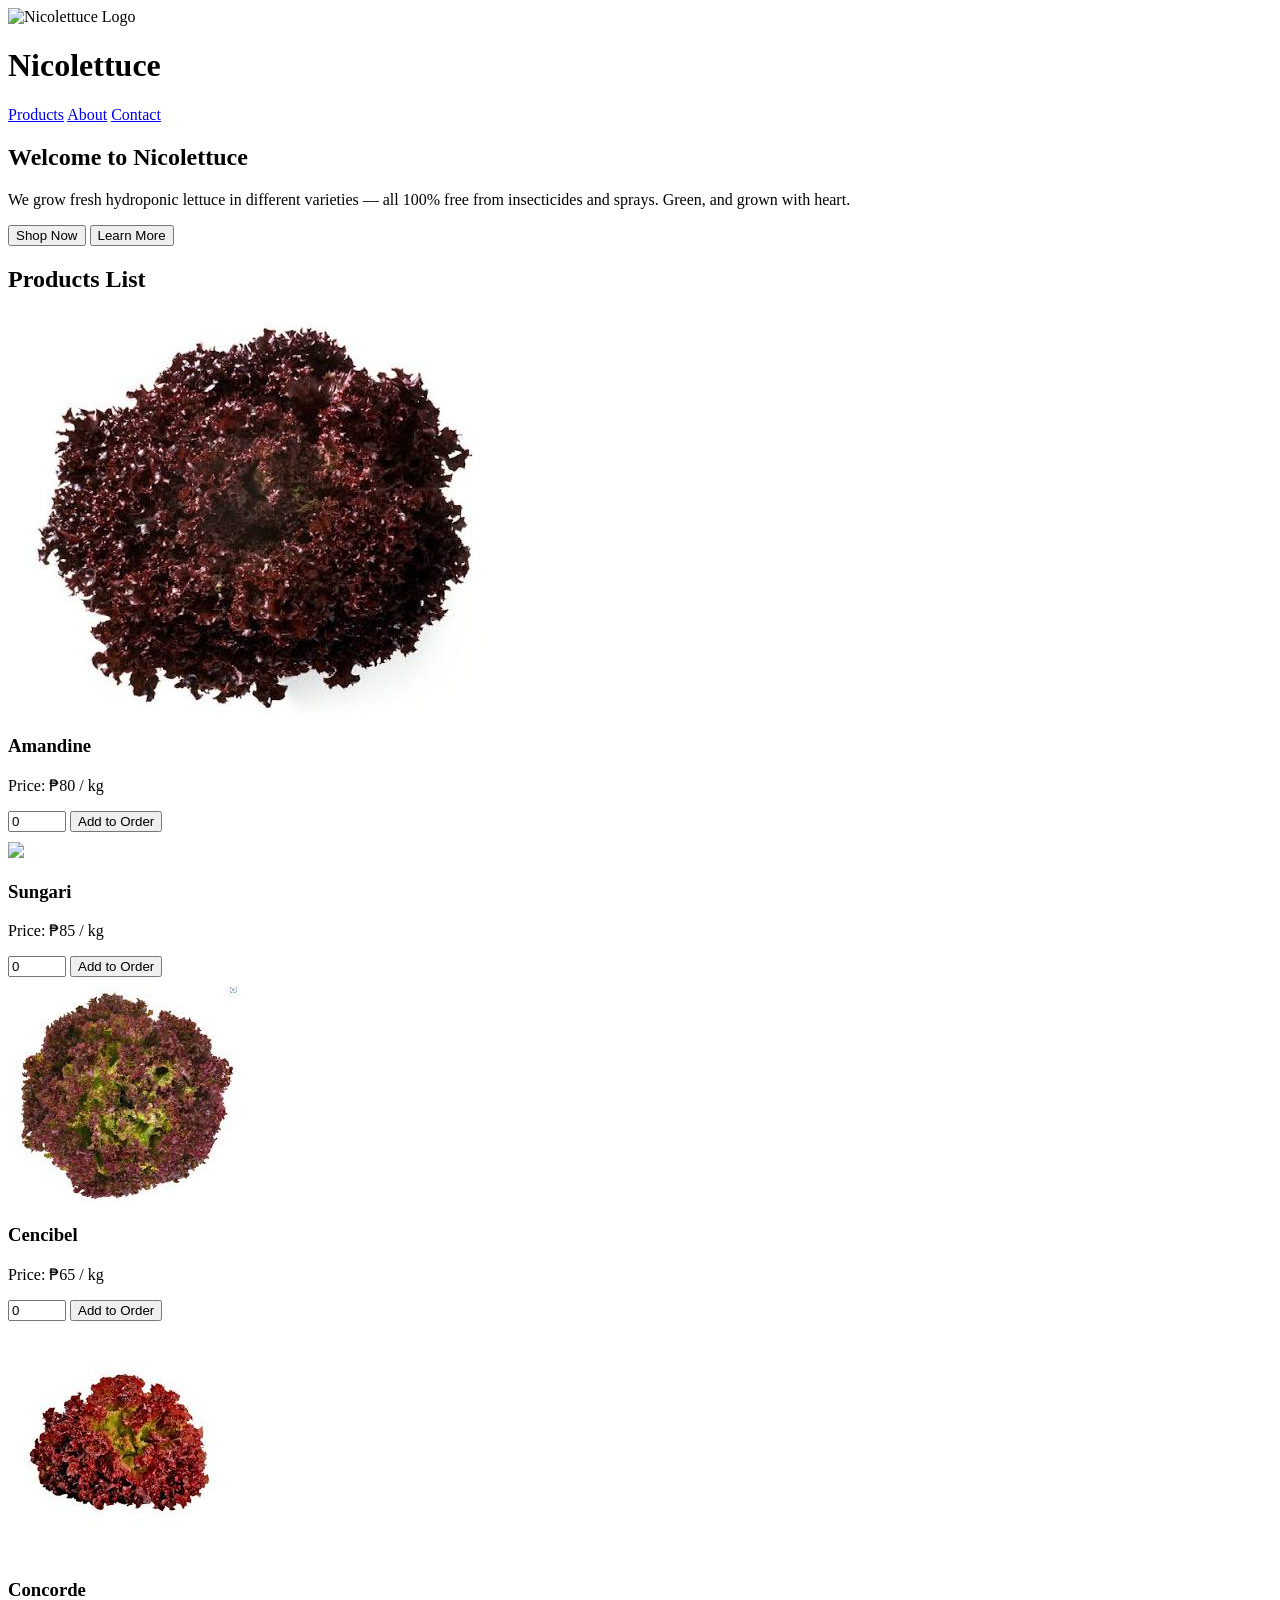
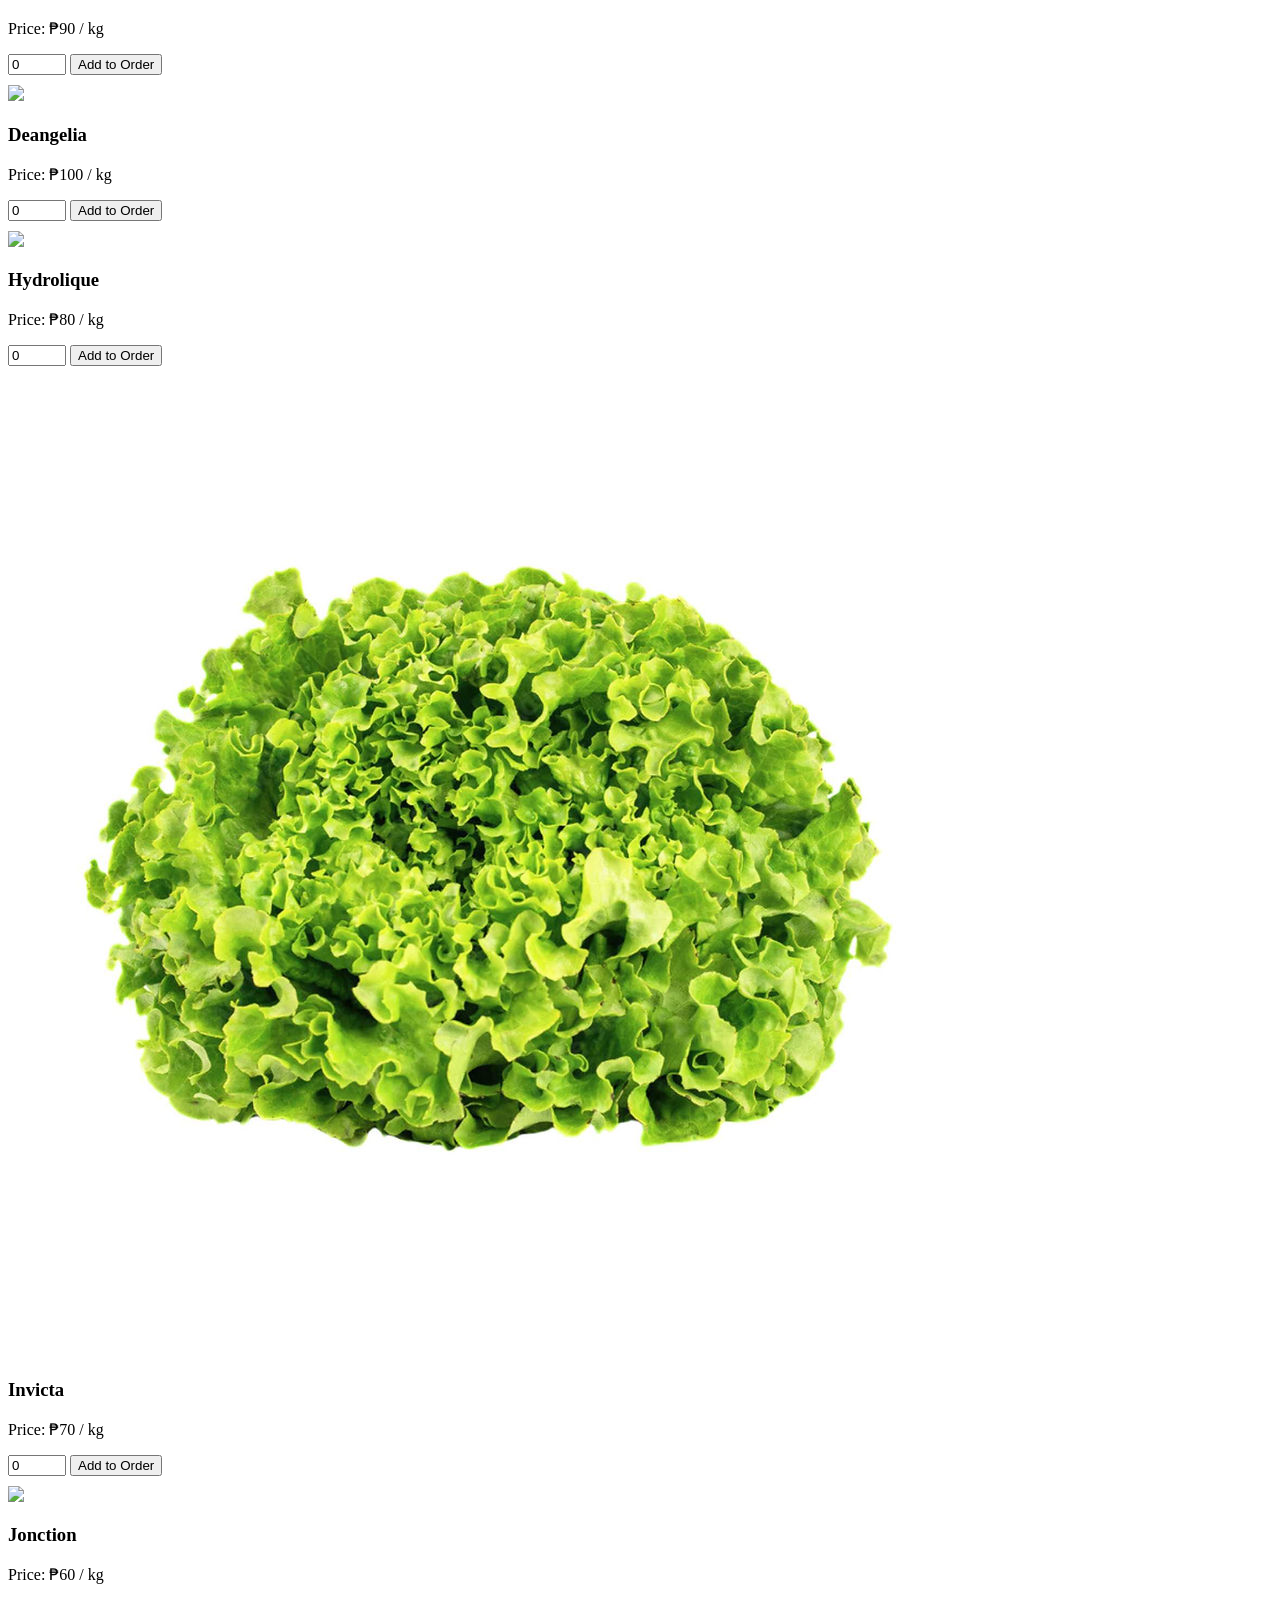
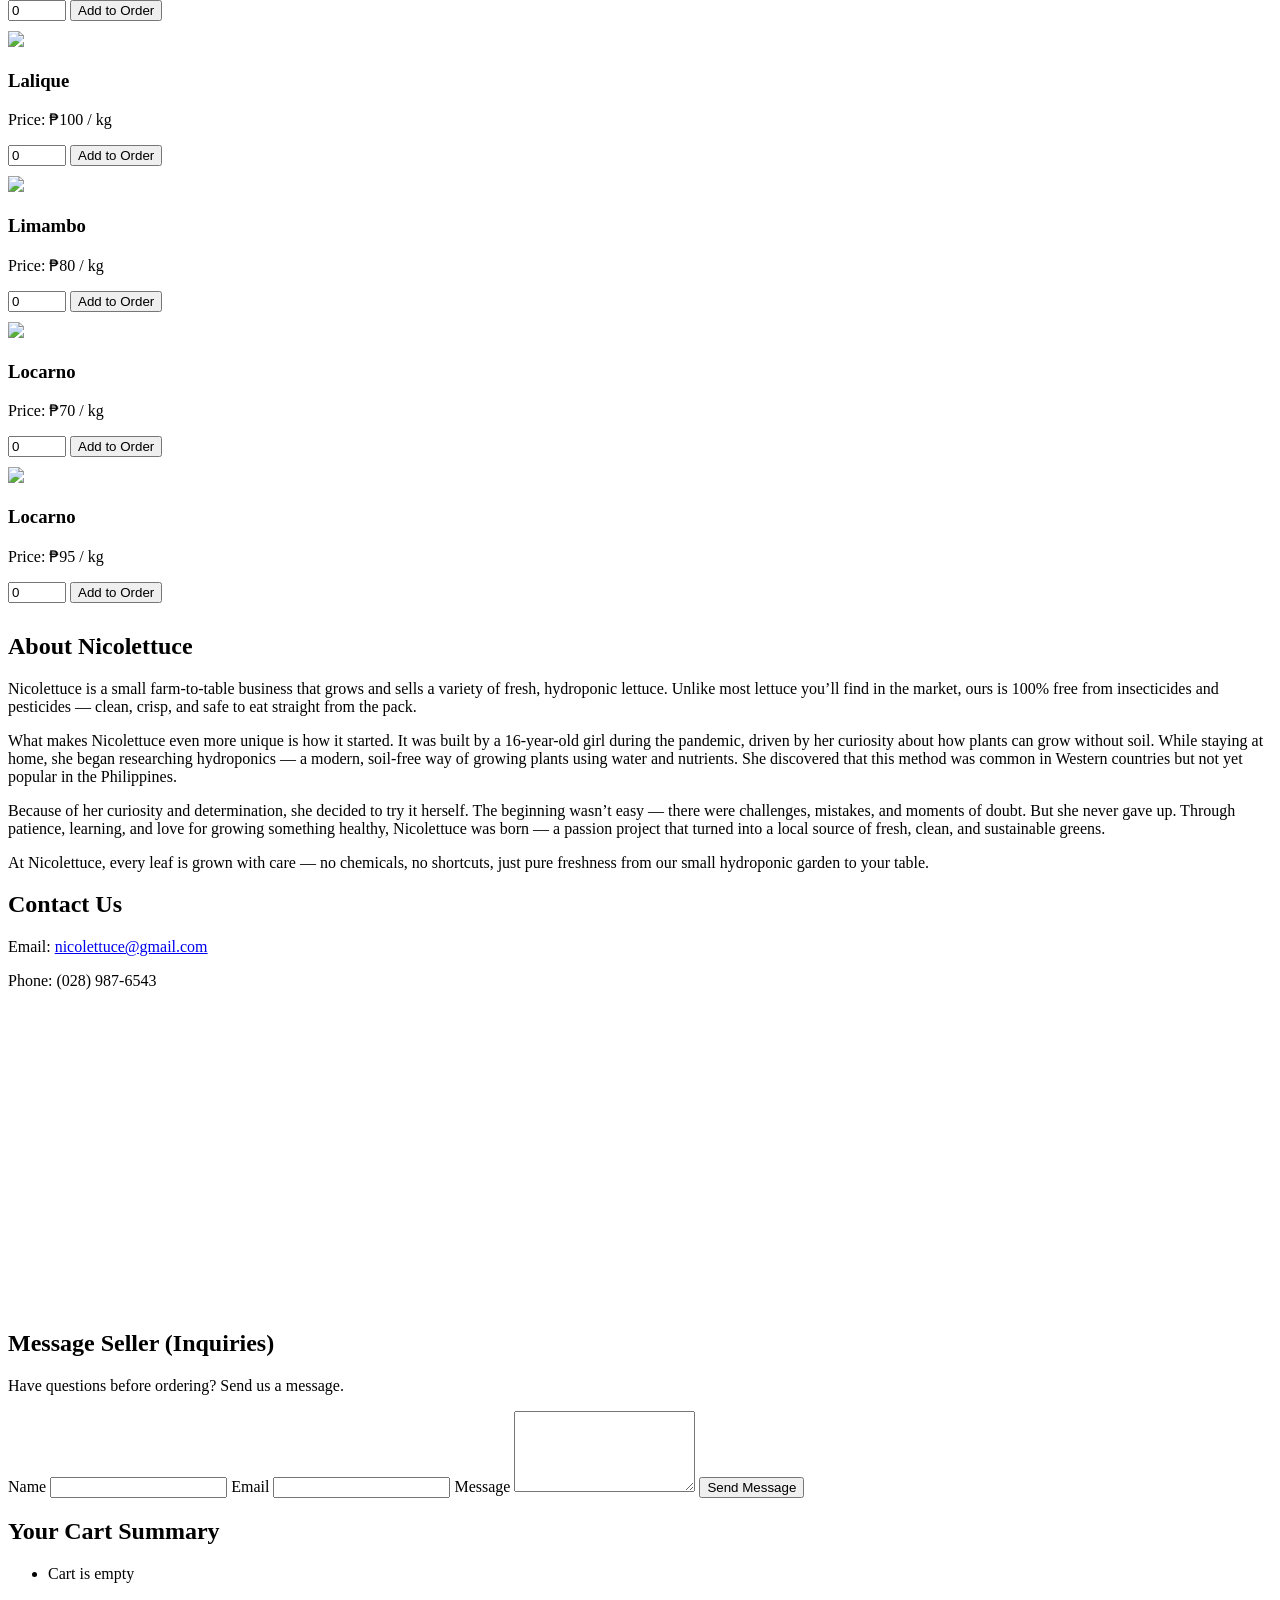
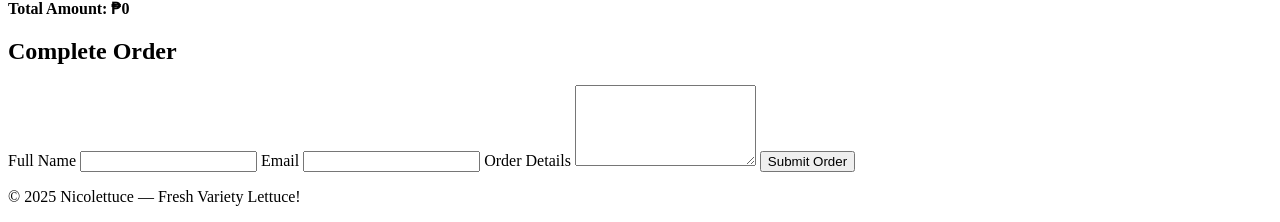
==== index.html @ 18b85498 "Update and rename nicolettuce.html to index.html" ====
<!DOCTYPE html>
<html>
<head>
  <title>Nicolettuce</title>
  <link rel="stylesheet" href="Nicolettuce.css" />
</head>
<body>

<header>
  <div class="logo-container">
    <img src="nicolettuce_logo.png" alt="Nicolettuce Logo" class="logo-img">
    <h1 class="brand-name">Nicolettuce</h1>
  </div>

  <div class="links-container">
    <a href="#products">Products</a>
    <a href="#about">About</a>
    <a href="#contact">Contact</a>
  </div>
</header>

<section class="hero">
  <h2>Welcome to Nicolettuce</h2>
  <p>We grow fresh hydroponic lettuce in different varieties — all 100% free from insecticides and sprays. Green, and grown with heart.</p>
  <div class="hero-buttons">
    <a href="#products"><button>Shop Now</button></a>
    <a href="#about"><button>Learn More</button></a>
  </div>
</section>

<section class="products" id="products">
  <h2>Products List</h2>

  <div class="products-container">
    <div class="product-card">
      <img src="Amandine.png">
      <h3>Amandine</h3>
      <p>Price: ₱80 / kg</p>
      <input type="number" class="qty-input" value="0" min="0" step="0.5" style="width: 50px; margin-bottom: 10px;">
      <button class="add-btn" data-name="Amandine" data-price="80">Add to Order</button>
    </div>

    <div class="product-card">
      <img src="Sungari.png">
      <h3>Sungari</h3>
      <p>Price: ₱85 / kg</p>
      <input type="number" class="qty-input" value="0" min="0" step="0.5" style="width: 50px; margin-bottom: 10px;">
      <button class="add-btn" data-name="Sungari" data-price="85">Add to Order</button>
    </div>

    <div class="product-card">
      <img src="Cencibel.png">
      <h3>Cencibel</h3>
      <p>Price: ₱65 / kg</p>
      <input type="number" class="qty-input" value="0" min="0" step="0.5" style="width: 50px; margin-bottom: 10px;">
      <button class="add-btn" data-name="Cencibel" data-price="65">Add to Order</button>
    </div>

    <div class="product-card">
      <img src="Concorde.png">
      <h3>Concorde</h3>
      <p>Price: ₱90 / kg</p>
      <input type="number" class="qty-input" value="0" min="0" step="0.5" style="width: 50px; margin-bottom: 10px;">
      <button class="add-btn" data-name="Concorde" data-price="90">Add to Order</button>
    </div>

    <div class="product-card">
      <img src="Deangelia.png">
      <h3>Deangelia</h3>
      <p>Price: ₱100 / kg</p>
      <input type="number" class="qty-input" value="0" min="0" step="0.5" style="width: 50px; margin-bottom: 10px;">
      <button class="add-btn" data-name="Deangelia" data-price="100">Add to Order</button>
    </div>

    <div class="product-card">
      <img src="Hydrolique.png">
      <h3>Hydrolique</h3>
      <p>Price: ₱80 / kg</p>
      <input type="number" class="qty-input" value="0" min="0" step="0.5" style="width: 50px; margin-bottom: 10px;">
      <button class="add-btn" data-name="Hydrolique" data-price="80">Add to Order</button>
    </div>

    <div class="product-card">
      <img src="Invicta.png">
      <h3>Invicta</h3>
      <p>Price: ₱70 / kg</p>
      <input type="number" class="qty-input" value="0" min="0" step="0.5" style="width: 50px; margin-bottom: 10px;">
      <button class="add-btn" data-name="Invicta" data-price="70">Add to Order</button>
    </div>

    <div class="product-card">
      <img src="Jonction.png">
      <h3>Jonction</h3>
      <p>Price: ₱60 / kg</p>
      <input type="number" class="qty-input" value="0" min="0" step="0.5" style="width: 50px; margin-bottom: 10px;">
      <button class="add-btn" data-name="Jonction" data-price="60">Add to Order</button>
    </div>

    <div class="product-card">
      <img src="Lalique.png">
      <h3>Lalique</h3>
      <p>Price: ₱100 / kg</p>
      <input type="number" class="qty-input" value="0" min="0" step="0.5" style="width: 50px; margin-bottom: 10px;">
      <button class="add-btn" data-name="Lalique" data-price="100">Add to Order</button>
    </div>

    <div class="product-card">
      <img src="Limambo.png">
      <h3>Limambo</h3>
      <p>Price: ₱80 / kg</p>
      <input type="number" class="qty-input" value="0" min="0" step="0.5" style="width: 50px; margin-bottom: 10px;">
      <button class="add-btn" data-name="Limambo" data-price="80">Add to Order</button>
    </div>

    <div class="product-card">
      <img src="Locarno.png">
      <h3>Locarno</h3>
      <p>Price: ₱70 / kg</p>
      <input type="number" class="qty-input" value="0" min="0" step="0.5" style="width: 50px; margin-bottom: 10px;">
      <button class="add-btn" data-name="Locarno" data-price="70">Add to Order</button>
    </div>

    <div class="product-card">
      <img src="Maximus.png">
      <h3>Locarno</h3>
      <p>Price: ₱95 / kg</p>
      <input type="number" class="qty-input" value="0" min="0" step="0.5" style="width: 50px; margin-bottom: 10px;">
      <button class="add-btn" data-name="Locarno" data-price="95">Add to Order</button>
    </div>
  </div>
</section>

<section class="content" id="about">
  <h1>About Nicolettuce</h1>
  <p>Nicolettuce is a small farm-to-table business that grows and sells a variety of fresh, hydroponic lettuce. Unlike most lettuce you’ll find in the market, ours is 100% free from insecticides and pesticides — clean, crisp, and safe to eat straight from the pack.</p>

  <p>What makes Nicolettuce even more unique is how it started. It was built by a 16-year-old girl during the pandemic, driven by her curiosity about how plants can grow without soil. While staying at home, she began researching hydroponics — a modern, soil-free way of growing plants using water and nutrients. She discovered that this method was common in Western countries but not yet popular in the Philippines.</p>

  <p>Because of her curiosity and determination, she decided to try it herself. The beginning wasn’t easy — there were challenges, mistakes, and moments of doubt. But she never gave up. Through patience, learning, and love for growing something healthy, Nicolettuce was born — a passion project that turned into a local source of fresh, clean, and sustainable greens.</p>

  <p>At Nicolettuce, every leaf is grown with care — no chemicals, no shortcuts, just pure freshness from our small hydroponic garden to your table.</p>
</section>

<section class="contact">

  <div class="contact-info">
    <h2>Contact Us</h2>
    <p>Email: <a href="mailto:nicolettuce@gmail.com">nicolettuce@gmail.com</a></p>
    <p>Phone: (028) 987-6543</p>

      <div class="map">
        <iframe 
          src="https://www.google.com/maps?q=Sagkahan+Tacloban+City&output=embed"
          width="600"
          height="300"
          style="border:0;"
          allowfullscreen=""
          loading="lazy">
        </iframe>                  
      </div>
  </div>

  <div class="contact-form-container">
    <h2>Message Seller (Inquiries)</h2>
    <p>Have questions before ordering? Send us a message.</p>

    <form action="https://formsubmit.co/nicolettuce@gmail.com" method="POST" class="contact-form">
      <input type="hidden" name="_captcha" value="false">
      <input type="hidden" name="_subject" value="Customer Inquiry">

      <label>Name</label>
      <input type="text" name="name" required>

      <label>Email</label>
      <input type="email" name="email" required>

      <label>Message</label>
      <textarea name="message" rows="5" required></textarea>

      <button class="btn-submit">Send Message</button>
    </form>
  </div>
</section>


<section class="contact" id="contact">
  <div class="contact-form-container">

    <h2>Your Cart Summary</h2>
    <ul id="cart-list">
      <li>Cart is empty</li>
    </ul>

    <p><strong>Total Amount: ₱<span id="total-price">0</span></strong></p>

    <h2>Complete Order</h2>
    <form action="https://formsubmit.co/nicolettuce@gmail.com" method="POST" class="contact-form">
      <input type="hidden" name="_captcha" value="false">
      <input type="hidden" name="_subject" value="New Lettuce Order">

      <label>Full Name</label>
      <input type="text" name="name" required>

      <label>Email</label>
      <input type="email" name="email" required>

      <label>Order Details</label>
      <textarea id="message" name="message" rows="5" readonly required></textarea>

      <button class="btn-submit">Submit Order</button>
    </form>
  </div>
</section>

<footer class="footer">
    <p>© 2025 <span>Nicolettuce</span> — Fresh Variety Lettuce!</p>
</footer>


<script src="nicolettuce.js"></script>
</body>
</html>
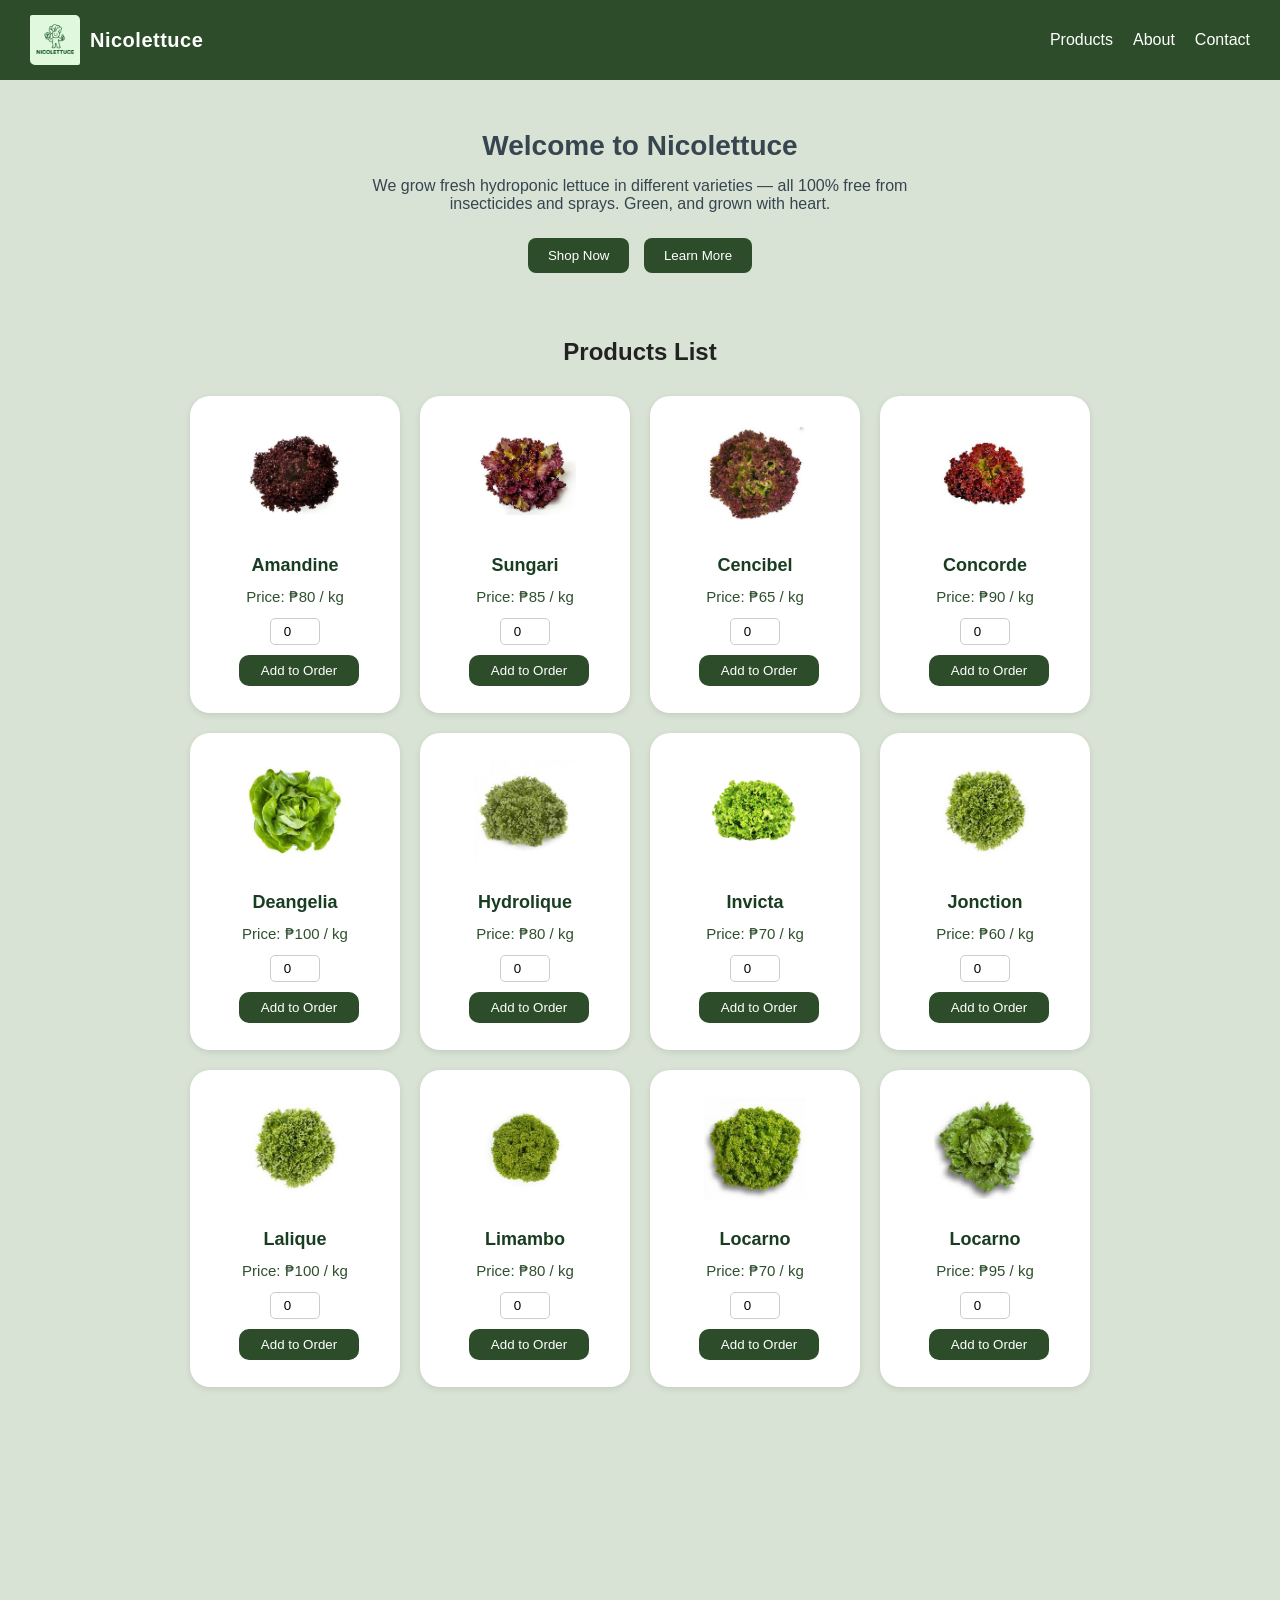
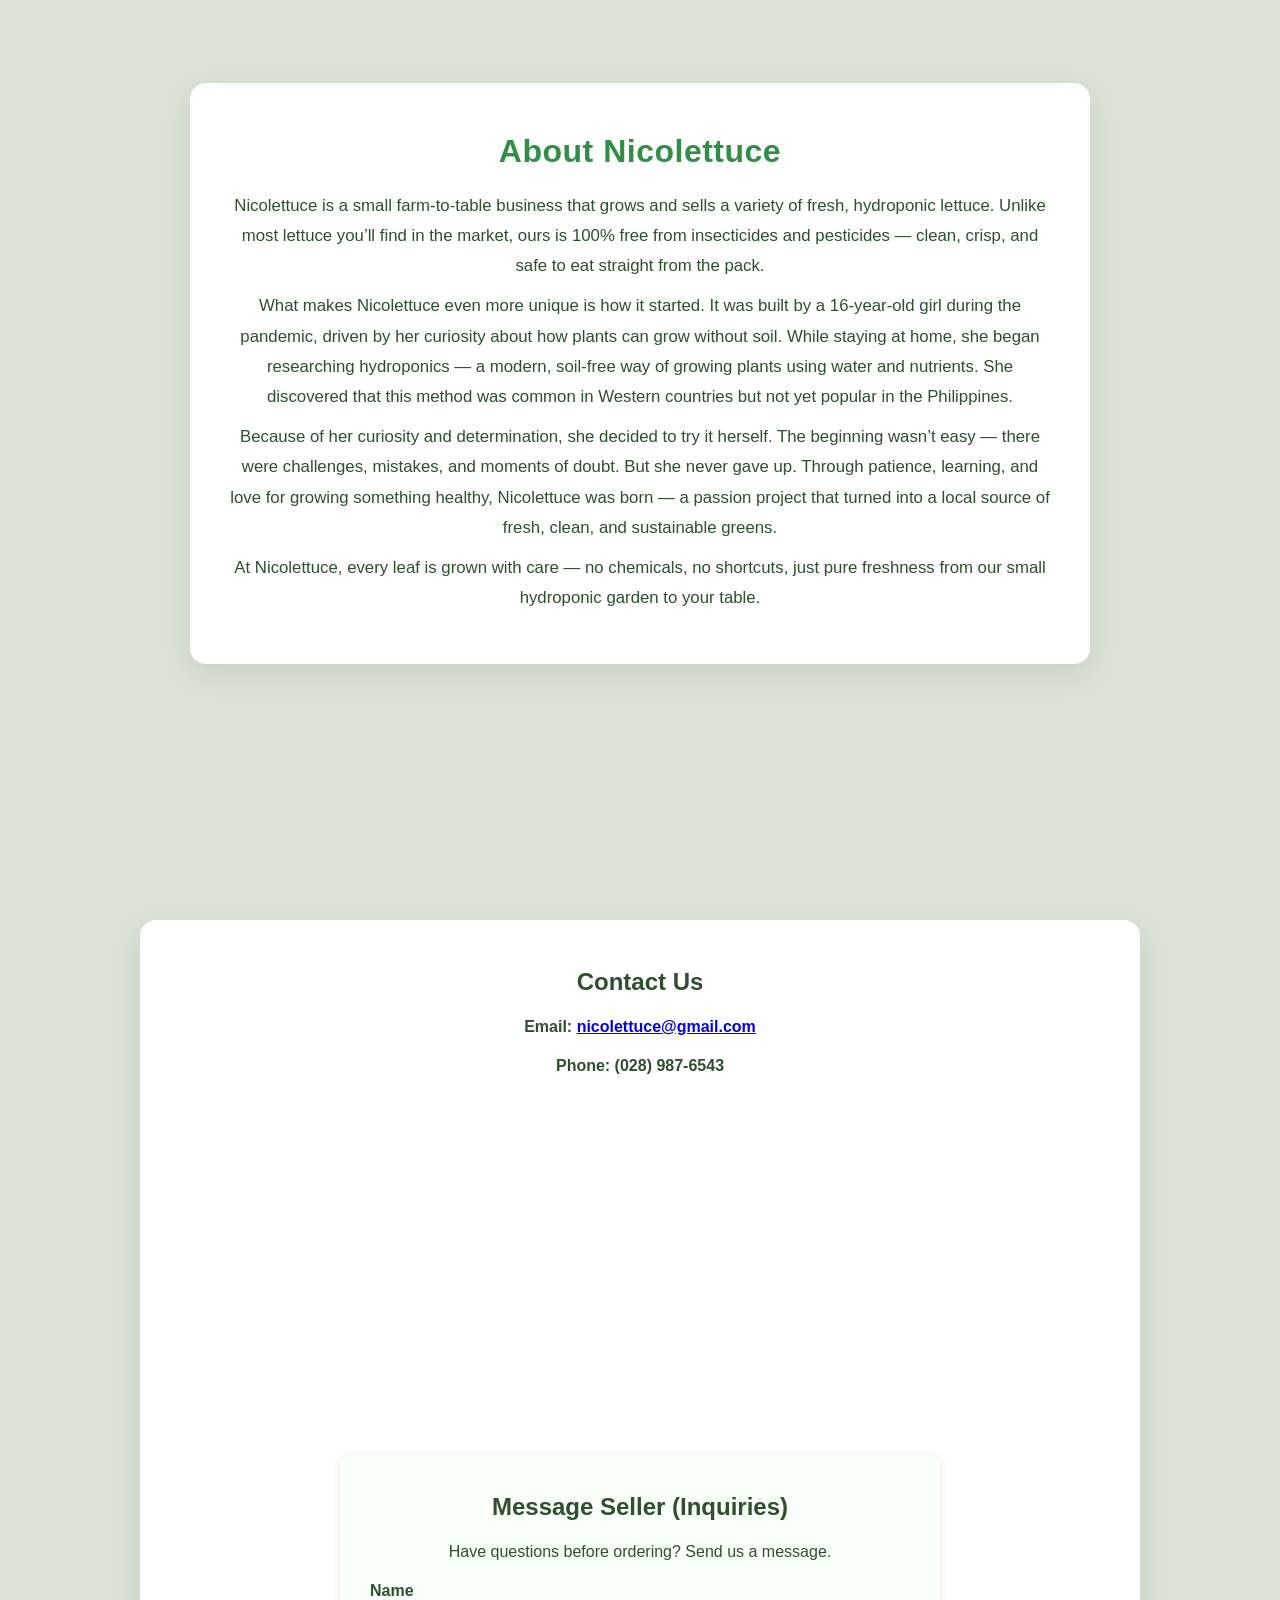
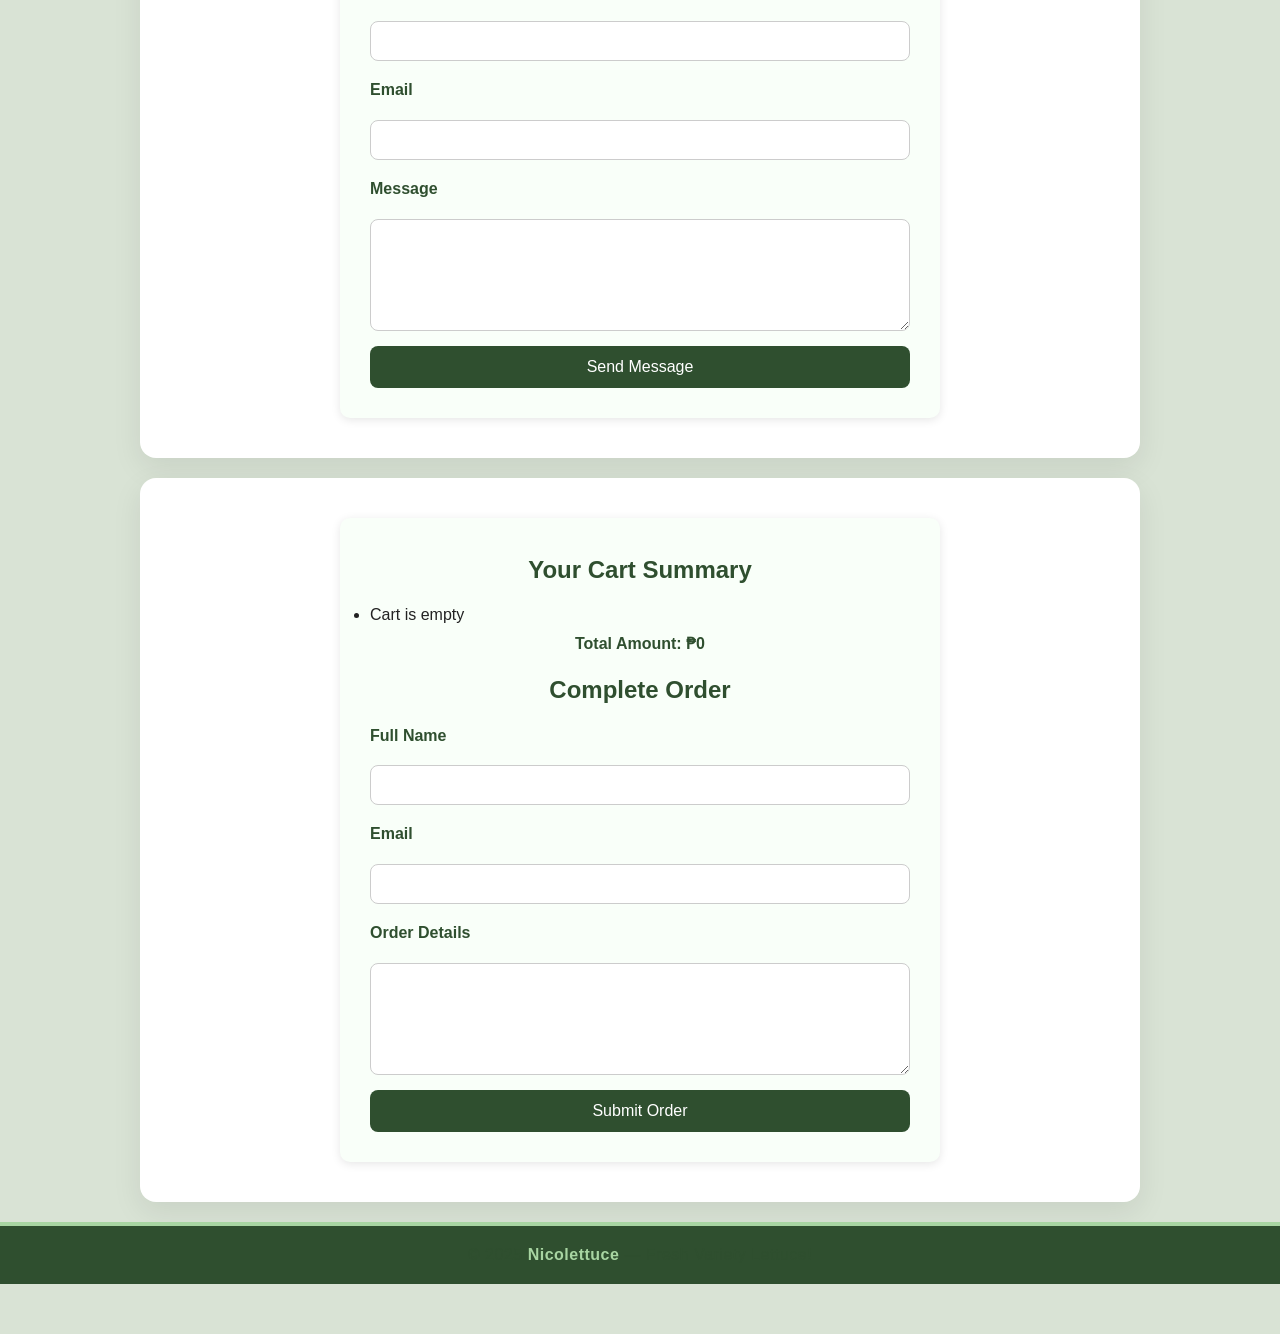
==== commit 1248d1e4: "Update index.html" ====
--- a/index.html
+++ b/index.html
@@ -2,7 +2,7 @@
 <html>
 <head>
   <title>Nicolettuce</title>
-  <link rel="stylesheet" href="Nicolettuce.css" />
+  <link rel="stylesheet" href="index.css" />
 </head>
 <body>
 
@@ -217,6 +217,7 @@
 </footer>
 
 
-<script src="nicolettuce.js"></script>
+<script src="index.js"></script>
 </body>
 </html>
+
--- a/index.css
+++ b/index.css
@@ -0,0 +1,294 @@
+* {
+  margin: 0;
+  padding: 0;
+  box-sizing: border-box;
+  font-family: sans-serif;
+}
+html {
+  scroll-behavior: smooth;
+}
+
+body {
+  background-color: #d9e3d5;
+  color: #222;
+  padding-bottom: 50px;
+}
+
+header {
+  background-color: #2d4d2a;
+  color: white;
+  padding: 15px 30px;
+  display: flex;
+  justify-content: space-between;
+  position:sticky;
+  top: 0;
+  z-index: 1000;
+}
+
+.logo-container {
+  display: flex;
+  align-items: center;
+  gap: 10px;
+}
+
+.logo-img {
+  height: 50px;
+  width: 50px;
+  border-radius: 2px 5px;
+}
+
+.brand-name {
+  font-size: 20px;
+  margin: 0;
+  color: #ffffff;
+}
+
+.links-container {
+  display: flex;
+  text-decoration: none;
+  gap: 20px;
+  align-items: center; 
+}
+
+.links-container a {
+  color: white;
+  text-decoration: none;
+  font-weight: 500;
+}
+
+.hero {
+  text-align: center;
+  padding: 50px 20px 20px;
+}
+
+.hero h2 {
+  font-size: 28px;
+  margin-bottom: 15px;
+  color: #36454F;
+}
+
+.hero p {
+  max-width: 600px;
+  margin: 0 auto 20px;
+  color: #36454F;
+}
+
+.hero-buttons button {
+  background-color: #2d4d2a;
+  color: white;
+  border: none;
+  padding: 10px 20px;
+  margin: 5px;
+  border-radius: 8px;
+  cursor: pointer;
+}
+
+.products {
+  padding: 40px 20px;
+  text-align: center;
+}
+
+.products h2 {
+  margin-bottom: 30px;
+}
+
+.products-container {
+  display: grid;
+  grid-template-columns: repeat(auto-fit, minmax(200px, 1fr));
+  gap: 20px;
+  max-width: 900px;
+  max-height: 1000px;
+  margin: 0 auto;
+  color: #193d21;
+}
+
+.product-card {
+  background-color: white;
+  border-radius: 20px;
+  padding: 70px 20px;
+  padding-top: 5px;
+  text-align: center;
+  box-shadow: 0 2px 6px rgba(0,0,0,0.1);
+}
+
+.product-card img {
+  width: 60%;
+  height: 60%;
+  margin-bottom: 5px;
+  object-fit: contain;
+  
+}
+
+.product-card h3 {
+  font-size: 18px;
+  margin-bottom: 12px;
+}
+
+.product-card p {
+  margin-bottom: 12px;
+  font-size: 15px;
+}
+
+.product-card button {
+  background-color: #2d4d2a;
+  color: white;
+  border: none;
+  margin-bottom: 0%;
+  padding: 8px 15px;
+  border-radius: 10px;
+  cursor: pointer;
+}
+
+.add-btn {
+    transition: all 0.4s ease;
+    min-width: 120px;
+    transform: translate(4px);
+
+}
+
+.add-btn:hover{
+  animation: rotatex(10deg);
+    
+
+}
+
+.qty-input {
+    padding: 5px;
+    border-radius: 5px;
+    border: 1px solid #ccc;
+    text-align: center;
+}
+
+
+
+section.content {
+  max-width: 900px;
+  margin: 20% auto;
+  padding: 40px;
+  background: #ffffff;
+  border-radius: 16px;
+  box-shadow: 0 10px 30px rgba(0, 0, 0, 0.08);
+  line-height: 1.8;
+  font-size: 1.05rem;
+  text-align: justify;
+  text-justify: inter-word;
+}
+
+h1 {
+  text-align: center;
+  color: #2f8f46;
+  font-size: 2rem;
+  margin-bottom: 10px;
+  letter-spacing: 0.5px;
+}
+
+p {
+  margin-bottom: 20px;
+}
+
+.contact {
+  max-width: 1000px;
+  margin: 20px auto;
+  padding: 40px 20px;
+  background: #ffffff;
+  border-radius: 16px;
+  box-shadow: 0 10px 30px rgba(0, 0, 0, 0.08);
+  font-family: 'Poppins', sans-serif;
+  line-height: 1.8;
+}
+
+.contact-info {
+  text-align: center;
+  margin-bottom: 40px;
+}
+
+.contact-info h2 {
+  color: #2f4f2f;
+  margin-bottom: 10px;
+}
+
+.contact-info P {
+  color: #2f4f2f;
+  text-decoration: none;
+  font-weight: 600;
+}
+
+.map iframe {
+  width: 100%;
+  max-width: 600px;
+  height: 300px;
+  border-radius: 10px;
+  margin-top: 15px;
+}
+
+.contact-form-container {
+  max-width: 600px;
+  margin: 0 auto;
+  padding: 30px;
+  background-color: #f9fff9;
+  border-radius: 10px;
+  box-shadow: 0 2px 10px rgba(0, 0, 0, 0.1);
+}
+
+.contact-form-container h2, p {
+  text-align: center;
+  color: #2f4f2f;
+  margin-bottom: 10px;
+}
+
+.contact-form {
+  display: flex;
+  flex-direction: column;
+  gap: 15px;
+}
+
+.contact-form label {
+  font-weight: 600;
+  color: #2f4f2f;
+}
+
+.contact-form input,
+.contact-form textarea {
+  padding: 10px 12px;
+  border: 1px solid #ccc;
+  border-radius: 8px;
+  font-size: 1rem;
+  width: 100%;
+  box-sizing: border-box;
+}
+
+.btn-submit {
+  background-color: #2f4f2f;
+  color: #fff;
+  border: none;
+  padding: 12px;
+  border-radius: 8px;
+  font-size: 1rem;
+  cursor: pointer;
+  transition: 0.3s ease;
+}
+ 
+.btn-submit:hover {
+  background-color: #1e3e1e;
+}
+
+.footer {
+  background-color: #2f4f2f;          
+  color: #ffffff;                  
+  text-align: center;
+  padding: 20px 10px;
+  font-family: 'Poppins', sans-serif; 
+  font-size: 1rem;
+  border-top: 4px solid #a8d5a2;    
+  letter-spacing: 0.5px;
+}
+
+.footer span {
+  font-weight: 700;                   
+  color: #a8d5a2;         
+}
+
+.footer p {
+  margin: 0;
+
+}
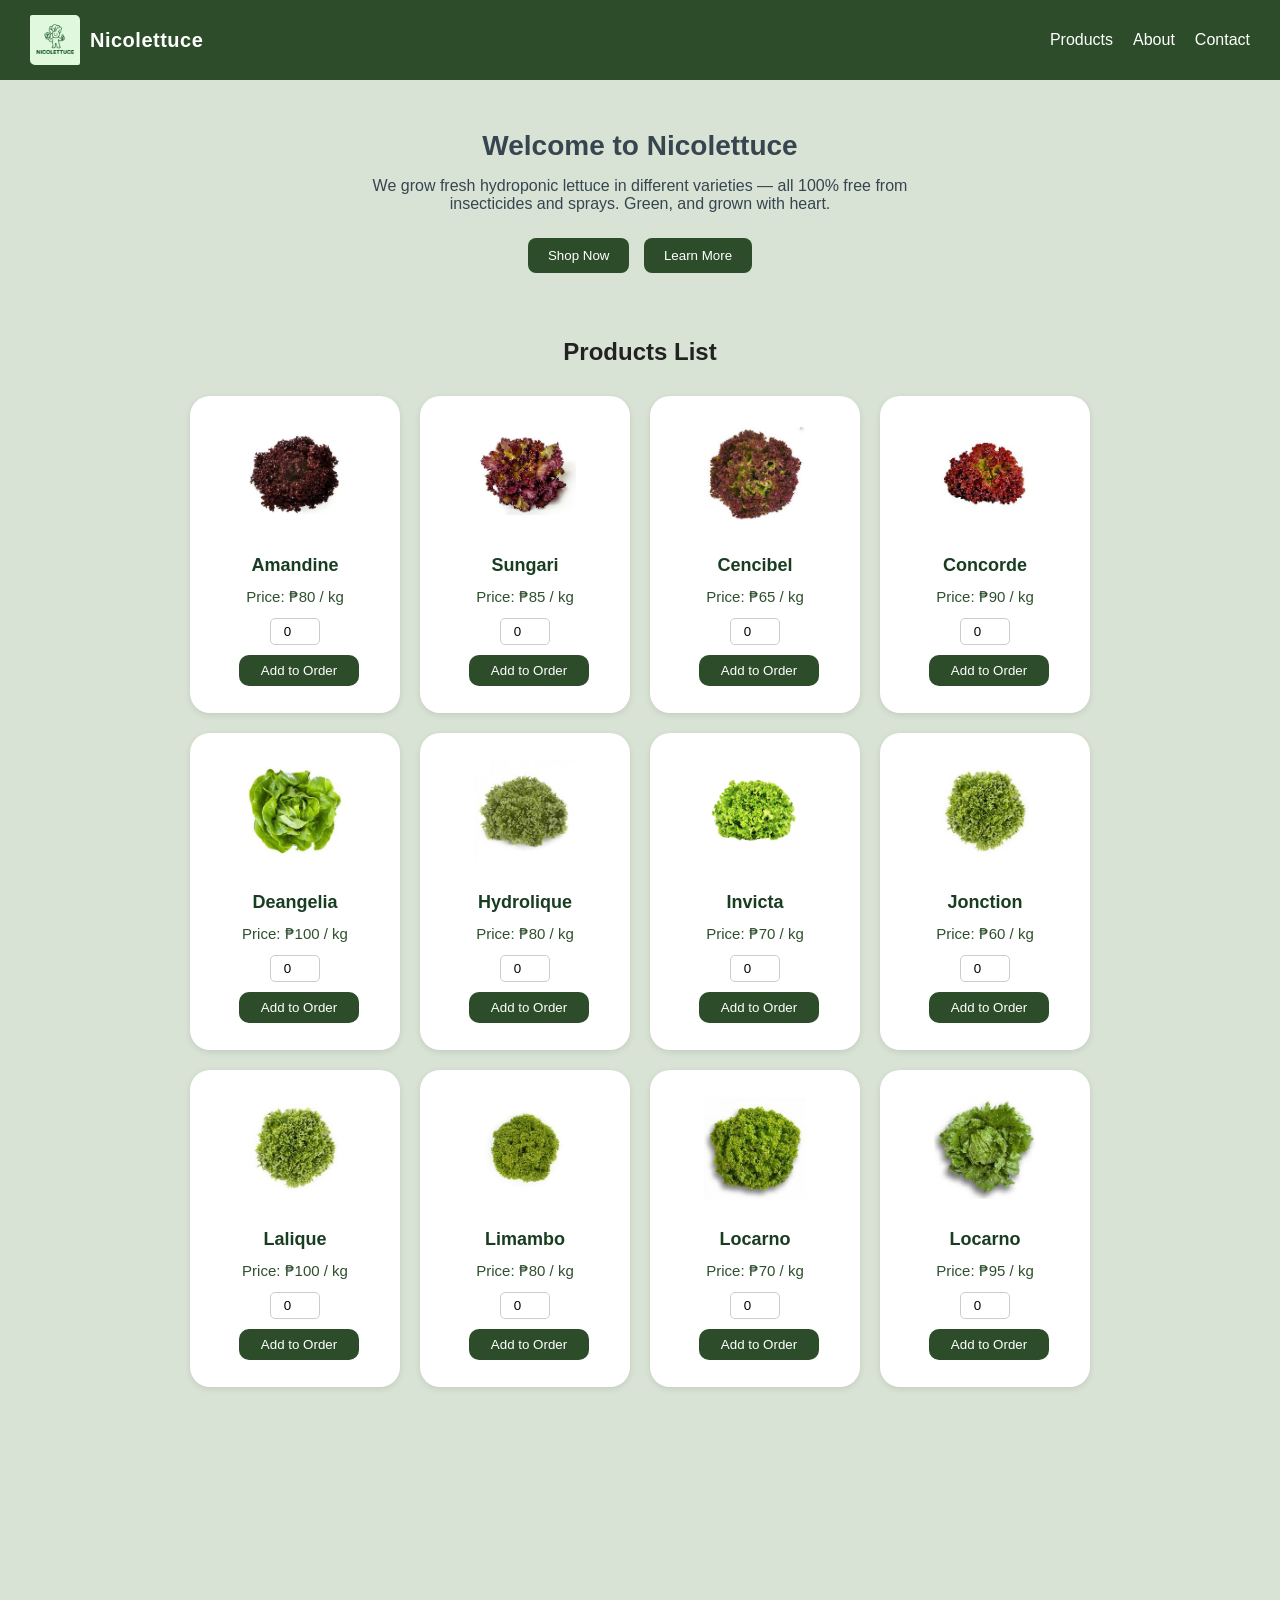
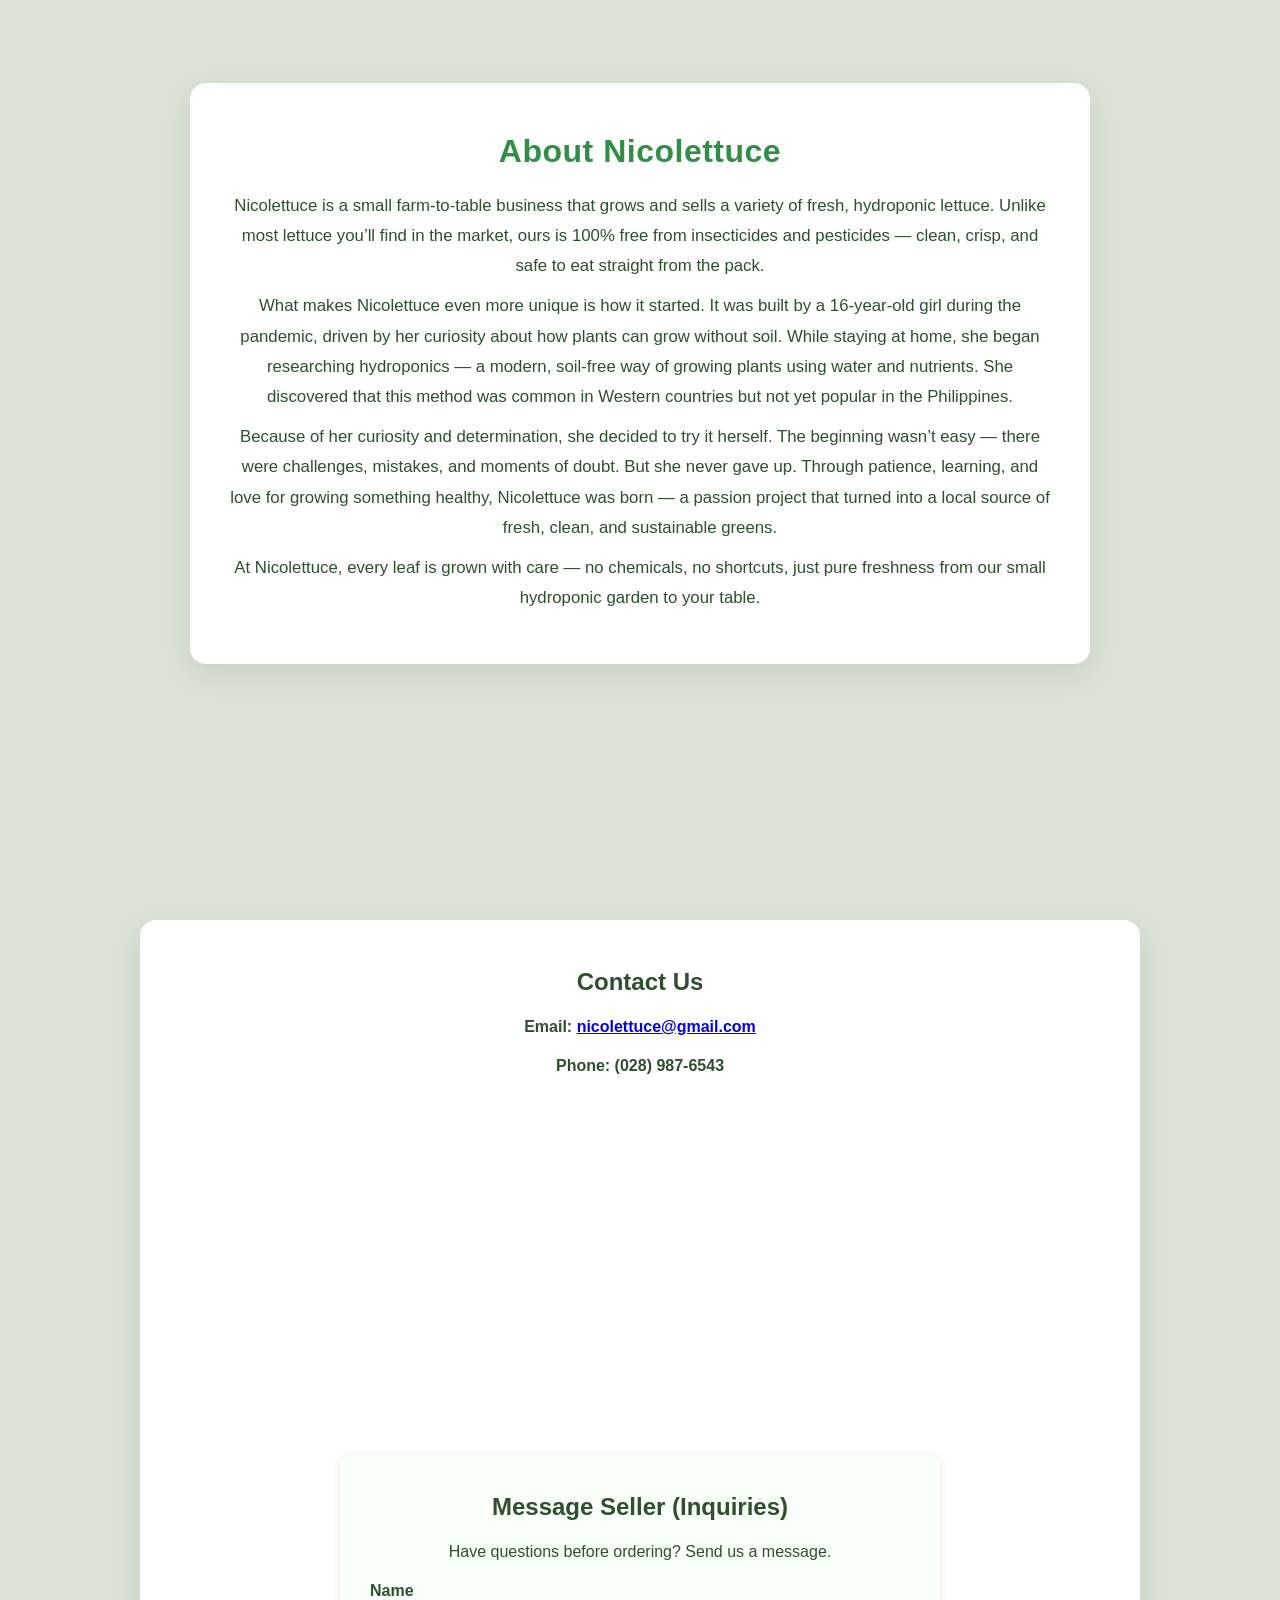
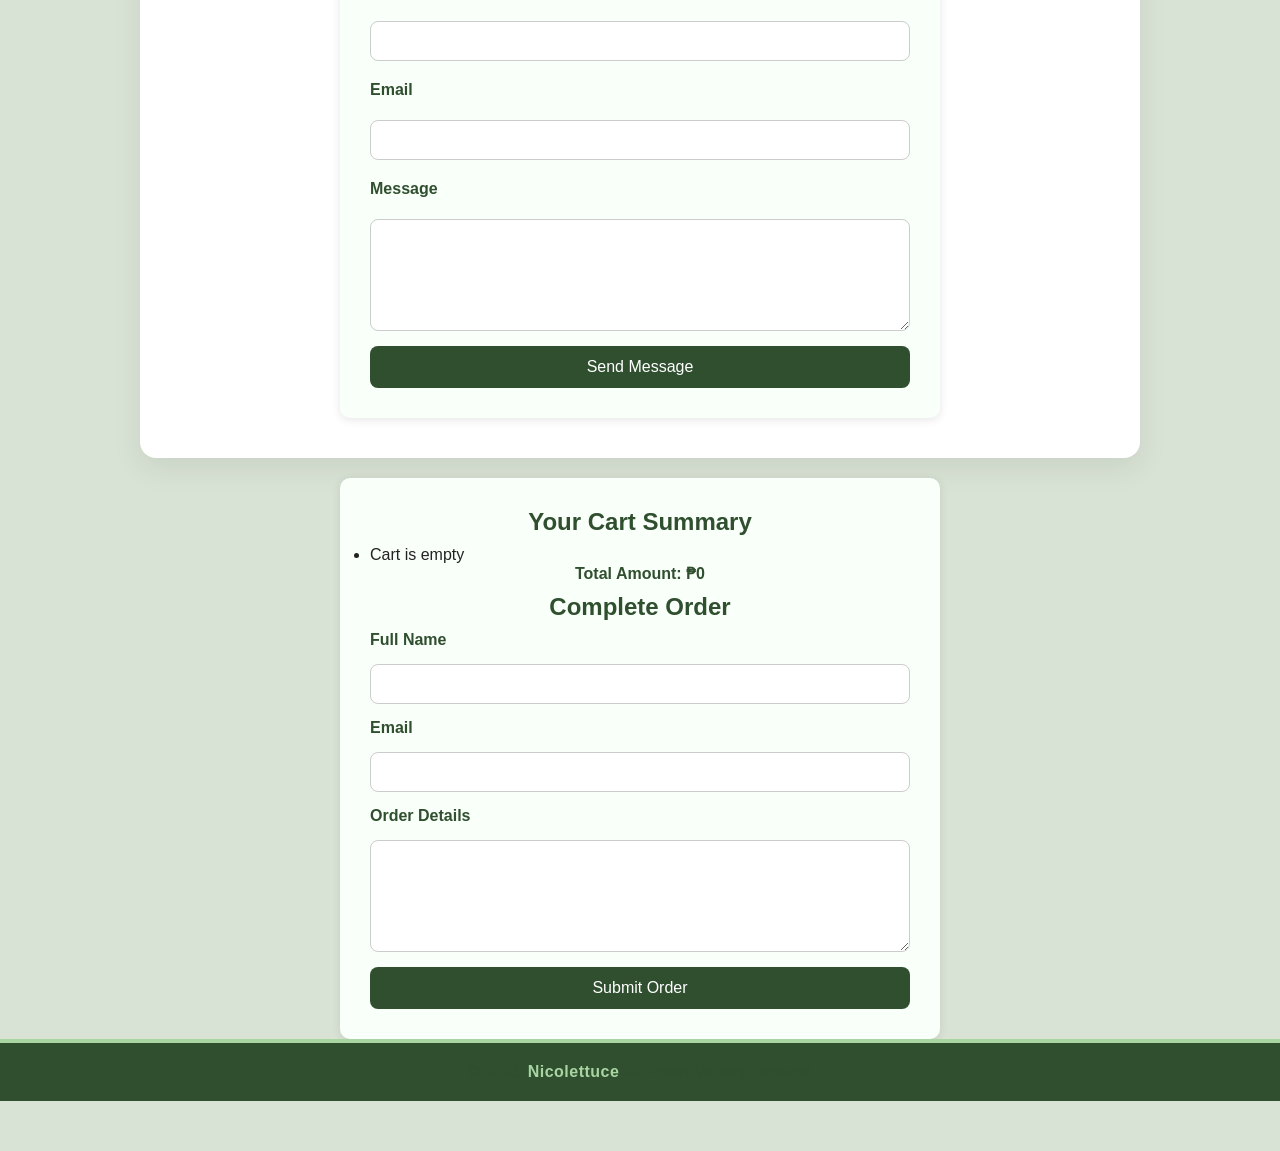
==== commit bc166a54: "Update index.html" ====
--- a/index.html
+++ b/index.html
@@ -183,7 +183,7 @@
 </section>
 
 
-<section class="contact" id="contact">
+<section class="cart" id="cart">
   <div class="contact-form-container">
 
     <h2>Your Cart Summary</h2>
@@ -220,4 +220,4 @@
 <script src="index.js"></script>
 </body>
 </html>
-
+  
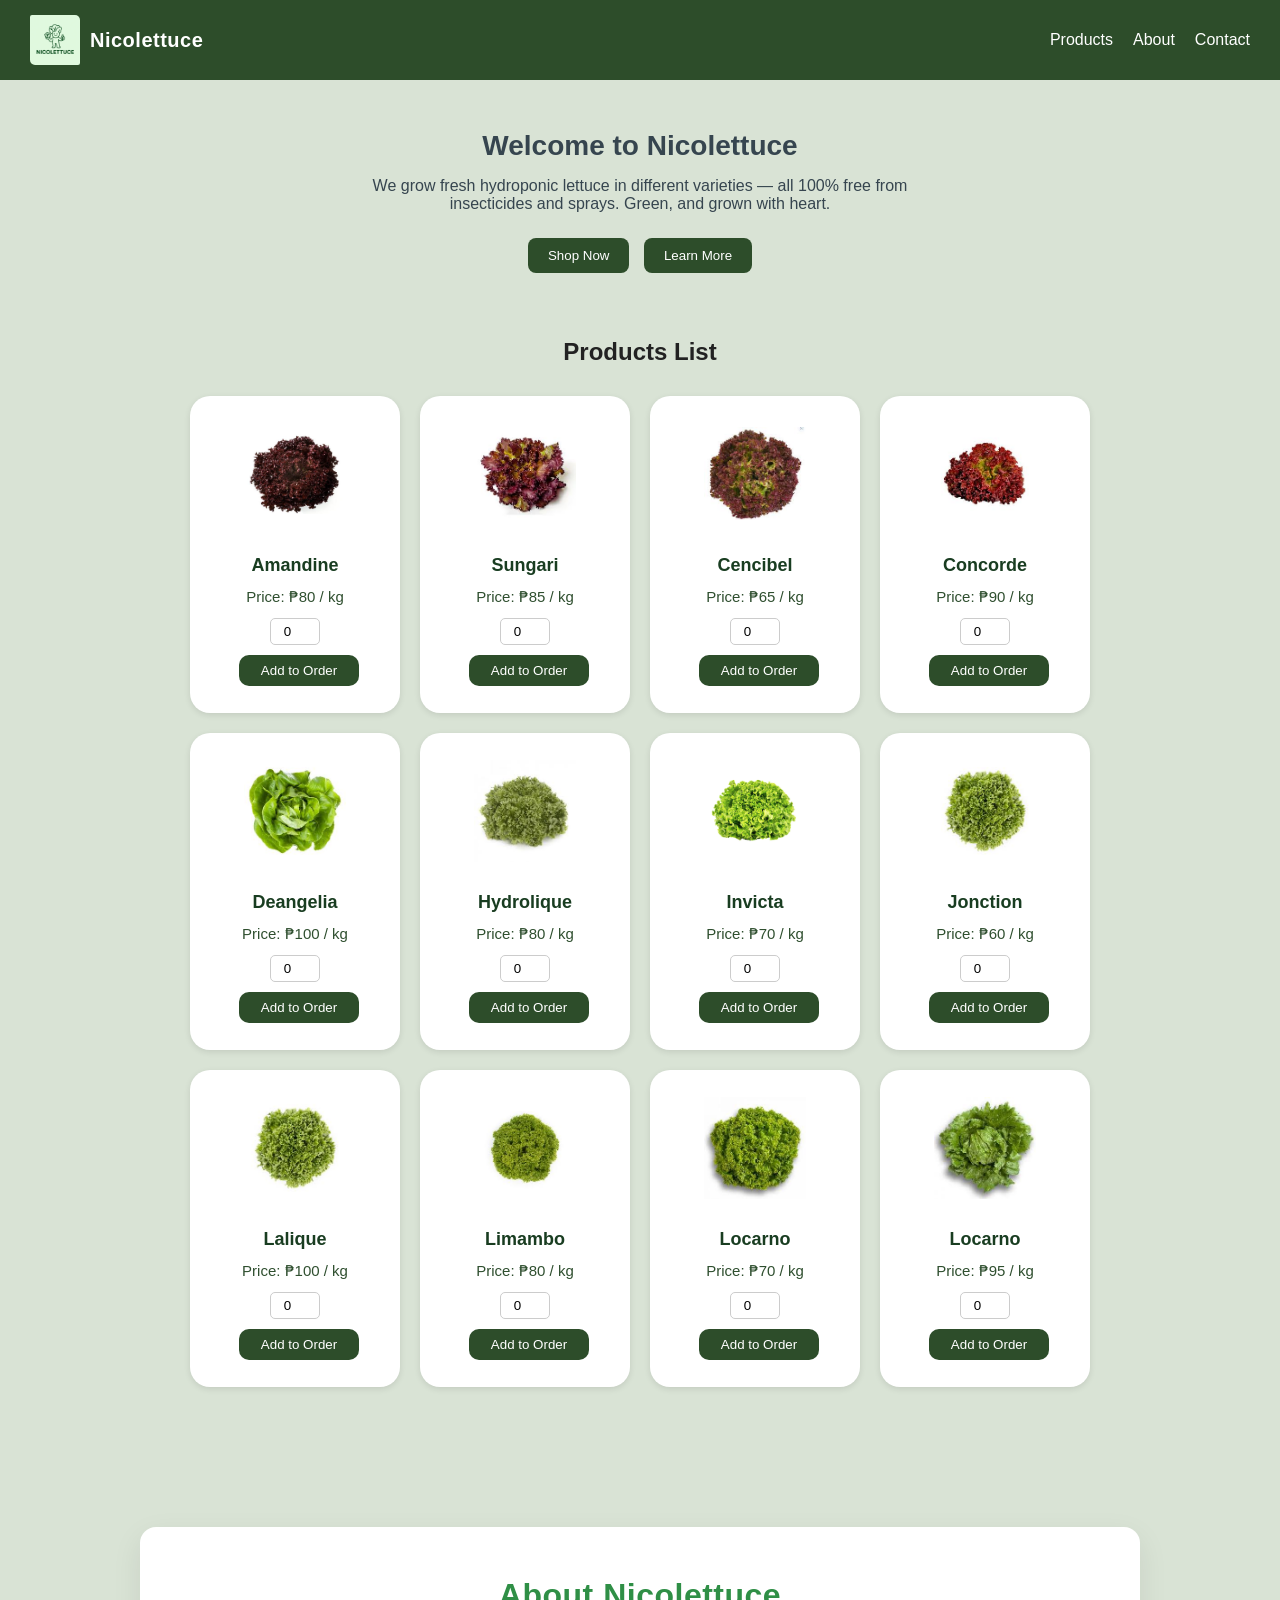
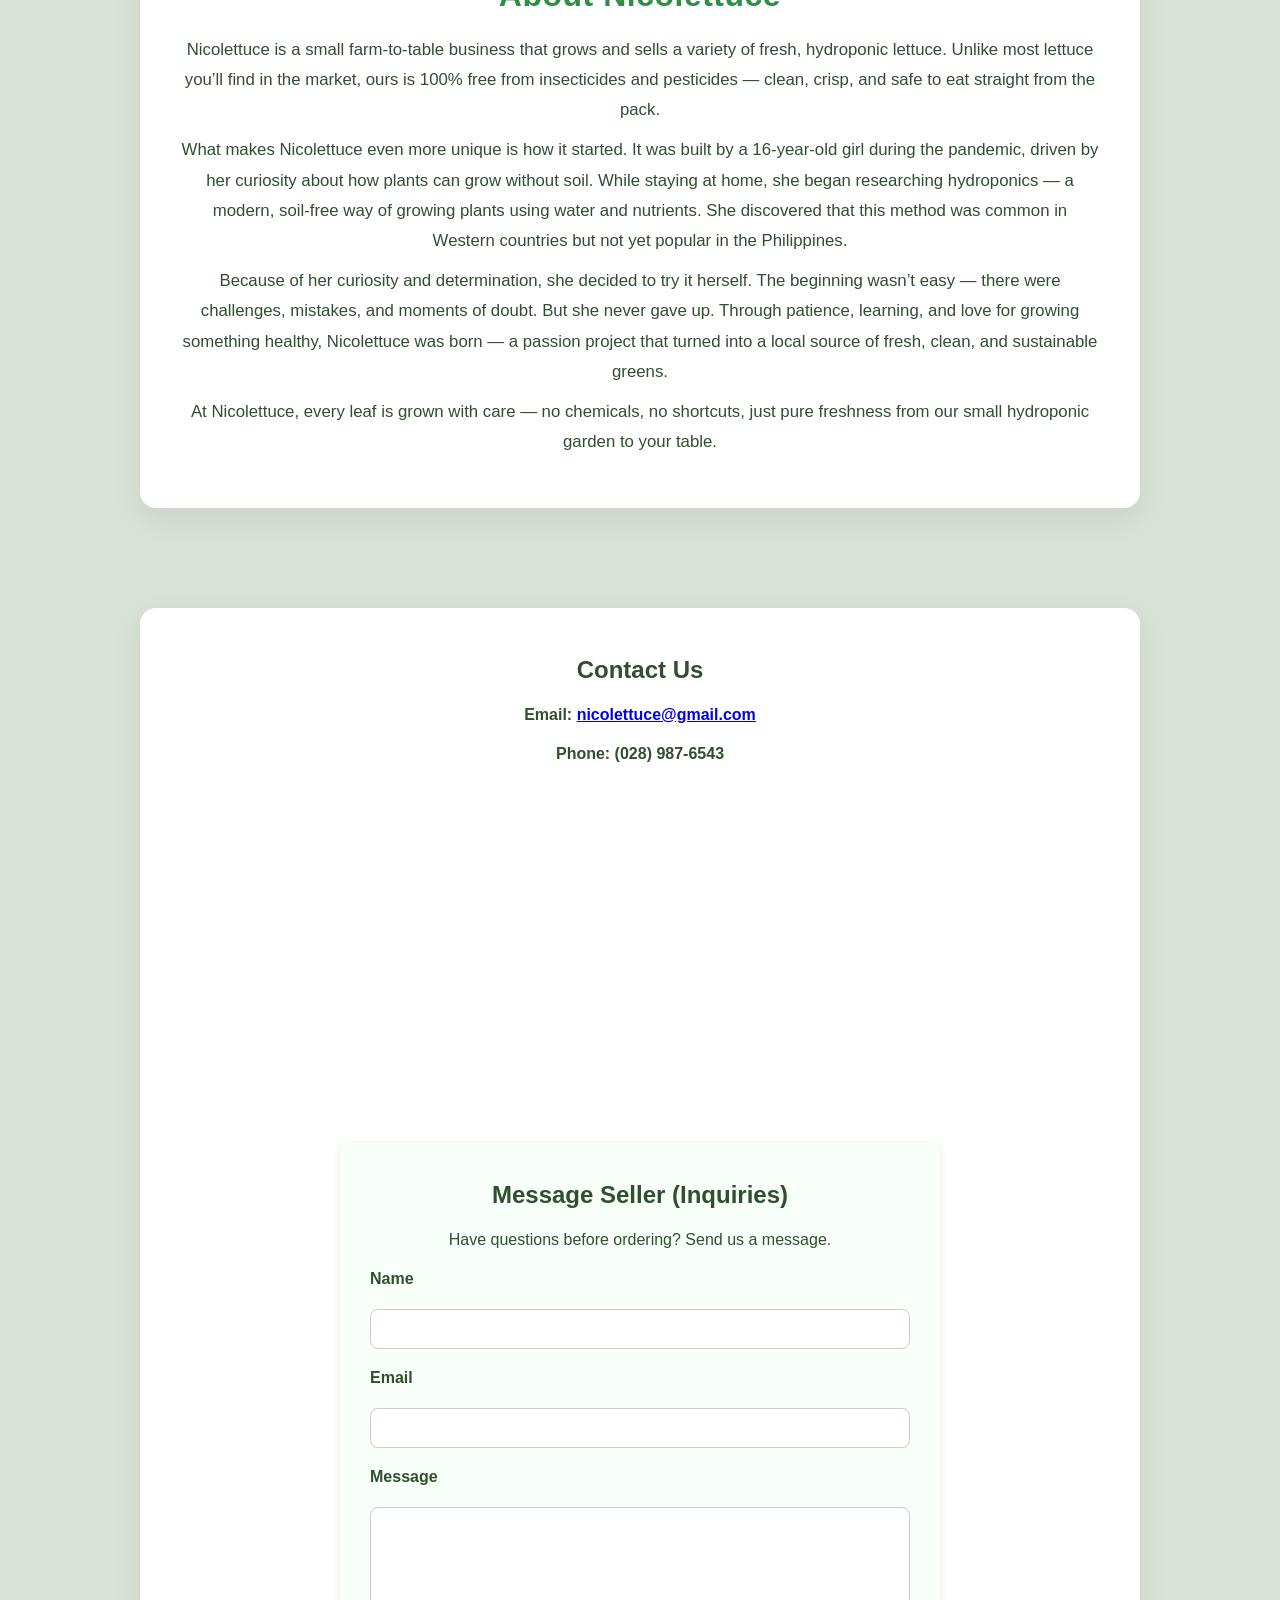
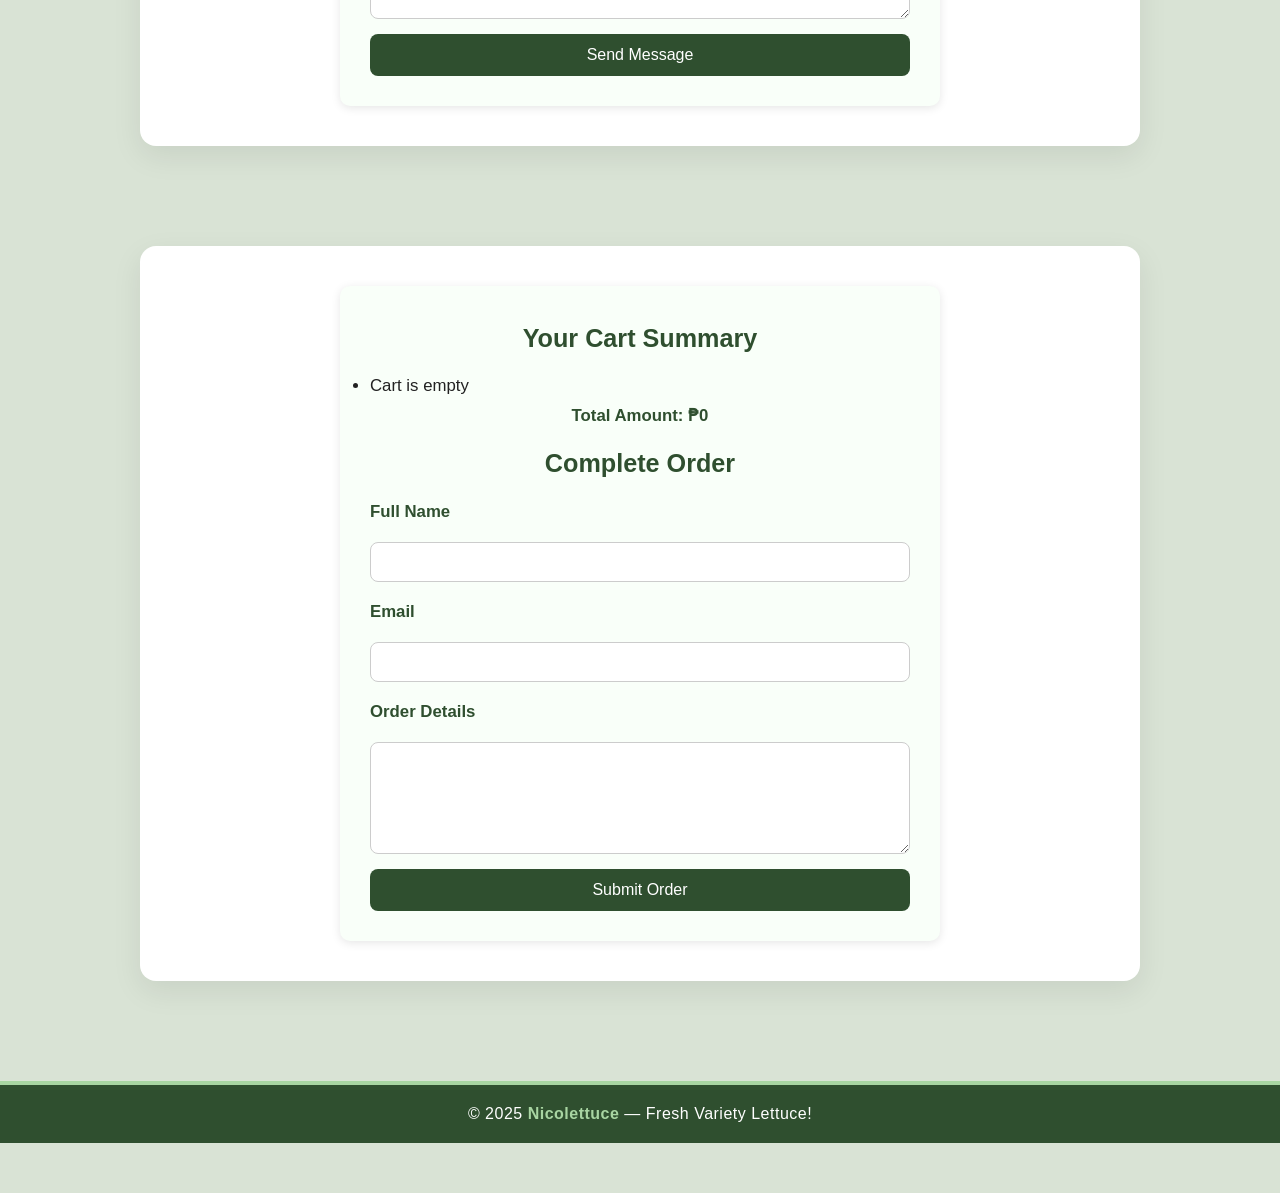
==== commit 0ece62c4: "Update index.html" ====
--- a/index.html
+++ b/index.html
@@ -141,7 +141,7 @@
   <p>At Nicolettuce, every leaf is grown with care — no chemicals, no shortcuts, just pure freshness from our small hydroponic garden to your table.</p>
 </section>
 
-<section class="contact">
+<section class="contact" id="contact">
 
   <div class="contact-info">
     <h2>Contact Us</h2>
@@ -221,3 +221,4 @@
 </body>
 </html>
   
+
--- a/index.css
+++ b/index.css
@@ -162,8 +162,8 @@
 
 
 section.content {
-  max-width: 900px;
-  margin: 20% auto;
+  max-width: 1000px;
+  margin: 100px auto;
   padding: 40px;
   background: #ffffff;
   border-radius: 16px;
@@ -186,10 +186,10 @@
   margin-bottom: 20px;
 }
 
-.contact {
+section.contact {
   max-width: 1000px;
-  margin: 20px auto;
-  padding: 40px 20px;
+  margin: 100px auto;
+  padding: 40px;
   background: #ffffff;
   border-radius: 16px;
   box-shadow: 0 10px 30px rgba(0, 0, 0, 0.08);
@@ -272,6 +272,19 @@
   background-color: #1e3e1e;
 }
 
+section.cart {
+  max-width: 1000px;
+  margin: 100px auto;
+  padding: 40px;
+  background: #ffffff;
+  border-radius: 16px;
+  box-shadow: 0 10px 30px rgba(0, 0, 0, 0.08);
+  line-height: 1.8;
+  font-size: 1.05rem;
+  text-align: justify;
+  text-justify: inter-word;
+}
+
 .footer {
   background-color: #2f4f2f;          
   color: #ffffff;                  
@@ -290,5 +303,5 @@
 
 .footer p {
   margin: 0;
-
-}
+  color: #ffffff;
+}
